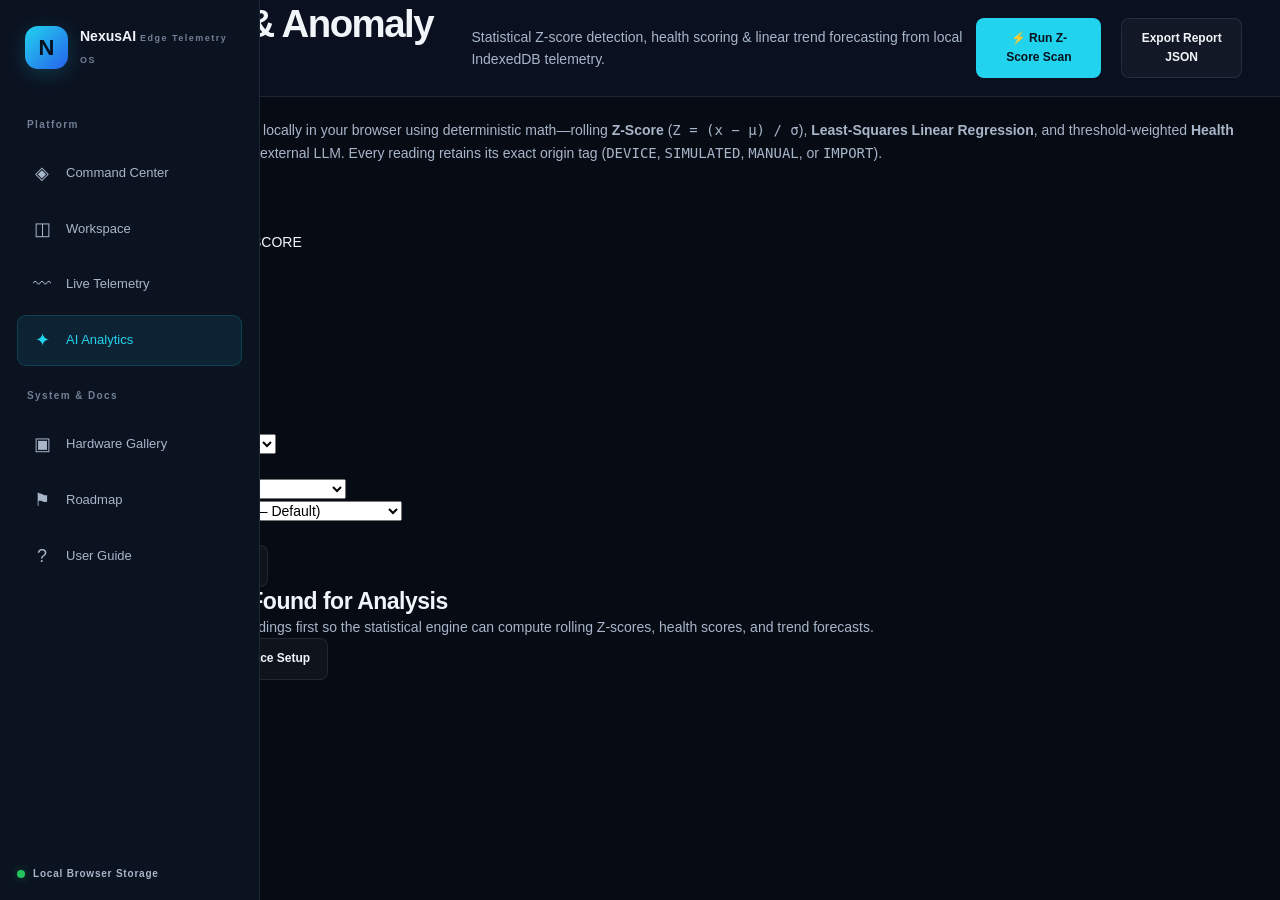
==== pages/ai-analytics.html @ 6756c544 "integrating ai-analytics 01" ====
<!DOCTYPE html>
<html lang="en">
<head>
  <meta charset="UTF-8" />
  <meta name="viewport" content="width=device-width, initial-scale=1.0" />
  <title>AI Analytics &amp; Anomaly Engine — NexusAI</title>
  <meta name="description" content="Statistical Z-score anomaly detection, health scoring, linear regression forecasting, and rule-based optimization analytics for NexusAI." />

  <link rel="stylesheet" href="../css/variables.css" />
  <link rel="stylesheet" href="../css/base.css" />
  <link rel="stylesheet" href="../css/analytics.css" />

  <script defer src="../js/storage.js"></script>
  <script defer src="../js/data-manager.js"></script>
  <script defer src="../js/ai-engine.js"></script>
</head>
<body>
  <div class="app-shell">
    <!-- Shared Sidebar -->
    <aside class="sidebar" aria-label="Primary Navigation">
      <div class="brand">
        <div class="brand-logo" aria-hidden="true">N</div>
        <div class="brand-info">
          <strong>NexusAI</strong>
          <span>Edge Telemetry OS</span>
        </div>
      </div>

      <nav class="sidebar-nav">
        <div class="sidebar-label">Platform</div>
        <a href="../index.html" class="nav-link">
          <span class="nav-icon" aria-hidden="true">◈</span>
          <span>Command Center</span>
        </a>
        <a href="./workspace.html" class="nav-link">
          <span class="nav-icon" aria-hidden="true">◫</span>
          <span>Workspace</span>
        </a>
        <a href="./telemetry.html" class="nav-link">
          <span class="nav-icon" aria-hidden="true">〰</span>
          <span>Live Telemetry</span>
        </a>
        <a href="./ai-analytics.html" class="nav-link active" aria-current="page">
          <span class="nav-icon" aria-hidden="true">✦</span>
          <span>AI Analytics</span>
        </a>

        <div class="sidebar-label">System &amp; Docs</div>
        <a href="./hardware.html" class="nav-link">
          <span class="nav-icon" aria-hidden="true">▣</span>
          <span>Hardware Gallery</span>
        </a>
        <a href="./roadmap.html" class="nav-link">
          <span class="nav-icon" aria-hidden="true">⚑</span>
          <span>Roadmap</span>
        </a>
        <a href="./user-guide.html" class="nav-link">
          <span class="nav-icon" aria-hidden="true">?</span>
          <span>User Guide</span>
        </a>
      </nav>

      <div class="sidebar-bottom">
        <div class="environment-label">
          <span class="status-dot" aria-hidden="true"></span>
          <span>Local Browser Storage</span>
        </div>
      </div>
    </aside>

    <!-- Main Workspace Area -->
    <div class="main-wrapper">
      <header class="topbar">
        <div class="topbar-left">
          <h1>AI Analytics &amp; Anomaly Engine</h1>
          <p class="topbar-subtitle">Statistical Z-score detection, health scoring &amp; linear trend forecasting from local IndexedDB telemetry.</p>
        </div>
        <div class="topbar-right">
          <button type="button" id="run-ai-scan-btn" class="btn btn-primary">
            ⚡ Run Z-Score Scan
          </button>
          <button type="button" id="export-analytics-btn" class="btn btn-secondary">
            Export Report JSON
          </button>
        </div>
      </header>

      <main class="page-content">
        <!-- Statistical Transparency Banner -->
        <section class="transparency-banner" aria-label="Algorithm Transparency Notice">
          <div class="transparency-badge">STATISTICAL &amp; RULE-BASED ENGINE</div>
          <p>
            All diagnostics on this page are computed locally in your browser using deterministic math—rolling
            <strong>Z-Score</strong> (<code>Z = (x − μ) / σ</code>), <strong>Least-Squares Linear Regression</strong>,
            and threshold-weighted <strong>Health Scoring</strong>—not a trained neural network or external LLM.
            Every reading retains its exact origin tag (<code>DEVICE</code>, <code>SIMULATED</code>, <code>MANUAL</code>, or <code>IMPORT</code>).
          </p>
        </section>

        <!-- Summary KPI Cards -->
        <section class="analytics-kpi-grid" aria-label="Analytics Summary KPIs">
          <article class="kpi-card">
            <div class="kpi-header">
              <span class="kpi-label">Fleet Health Score</span>
              <span id="kpi-health-badge" class="health-pill health-neutral">--</span>
            </div>
            <div id="kpi-health-score" class="kpi-value">--</div>
            <div id="kpi-health-sub" class="kpi-sub">Waiting for telemetry data...</div>
          </article>

          <article class="kpi-card">
            <div class="kpi-header">
              <span class="kpi-label">Statistical Anomalies (|Z| ≥ Threshold)</span>
              <span class="kpi-tag">Z-SCORE</span>
            </div>
            <div id="kpi-zscore-anomalies" class="kpi-value">0</div>
            <div id="kpi-anomalies-sub" class="kpi-sub">0 logged in IndexedDB alerts</div>
          </article>

          <article class="kpi-card">
            <div class="kpi-header">
              <span class="kpi-label">Regression Trend Slope</span>
              <span id="kpi-trend-badge" class="trend-pill">FLAT</span>
            </div>
            <div id="kpi-trend-direction" class="kpi-value">--</div>
            <div id="kpi-trend-sub" class="kpi-sub">Need ≥ 5 readings for regression</div>
          </article>

          <article class="kpi-card">
            <div class="kpi-header">
              <span class="kpi-label">Analyzed Sample Window</span>
              <span class="kpi-tag">LOCAL DB</span>
            </div>
            <div id="kpi-sample-coverage" class="kpi-value">0</div>
            <div id="kpi-sample-sub" class="kpi-sub">Across 0 active sources</div>
          </article>
        </section>

        <!-- Analysis Filter & Parameter Controls -->
        <section class="card analytics-controls-card" aria-label="Analysis Controls">
          <div class="controls-grid">
            <div class="control-group">
              <label for="analytics-source-select">Telemetry Source</label>
              <select id="analytics-source-select">
                <option value="">Loading sources...</option>
              </select>
            </div>

            <div class="control-group">
              <label for="analytics-metric-select">Target Metric</label>
              <select id="analytics-metric-select">
                <option value="">Select a metric...</option>
              </select>
            </div>

            <div class="control-group">
              <label for="origin-filter-select">Data Origin Filter</label>
              <select id="origin-filter-select">
                <option value="ALL">All Origins (Combined)</option>
                <option value="DEVICE">DEVICE (Real Laptop / Hardware)</option>
                <option value="SIMULATED">SIMULATED (Synthetic Stream)</option>
                <option value="MANUAL">MANUAL (User Entered)</option>
                <option value="IMPORT">IMPORT (CSV / JSON)</option>
              </select>
            </div>

            <div class="control-group">
              <label for="zscore-threshold-select">Z-Score Sensitivity (|Z|)</label>
              <select id="zscore-threshold-select">
                <option value="1.5">1.5σ (Strict — Early Warning)</option>
                <option value="2.0" selected>2.0σ (Balanced — Default)</option>
                <option value="2.5">2.5σ (Standard — Moderate)</option>
                <option value="3.0">3.0σ (Conservative — Extreme Only)</option>
              </select>
            </div>

            <div class="control-group">
              <label for="forecast-steps-select">Forecast Horizon</label>
              <select id="forecast-steps-select">
                <option value="5">Next 5 Intervals</option>
                <option value="10" selected>Next 10 Intervals</option>
                <option value="15">Next 15 Intervals</option>
              </select>
            </div>

            <div class="control-actions">
              <button type="button" id="sync-anomalies-btn" class="btn btn-primary">
                Save Outliers to Alert Log
              </button>
              <button type="button" id="refresh-analytics-btn" class="btn btn-secondary">
                Refresh
              </button>
            </div>
          </div>
        </section>

        <!-- Empty / Low Sample State -->
        <section id="analytics-empty-state" class="card empty-state-card" hidden>
          <div class="empty-state-content">
            <h2>No Telemetry Readings Found for Analysis</h2>
            <p>
              Add a source or stream live/simulated readings first so the statistical engine can compute
              rolling Z-scores, health scores, and trend forecasts.
            </p>
            <div class="empty-state-actions">
              <a href="./telemetry.html" class="btn btn-primary">Go to Live Telemetry</a>
              <a href="./workspace.html" class="btn btn-secondary">Open Workspace Setup</a>
            </div>
          </div>
        </section>

        <!-- Primary Visual & Health Grid -->
        <section class="analytics-main-grid" id="analytics-main-grid">
          <!-- Regression & Anomaly Band Chart -->
          <article class="card chart-card">
            <div class="card-header">
              <div>
                <h2 id="chart-title">Linear Regression &amp; Z-Score Control Band</h2>
                <p id="chart-subtitle" class="card-subtitle">
                  Plots observed samples against rolling baseline mean (μ), ±Z·σ control band, and projected linear trend.
                </p>
              </div>
              <div class="chart-legend">
                <span class="legend-item"><i class="dot dot-actual"></i> Actual</span>
                <span class="legend-item"><i class="dot dot-mean"></i> Mean (μ)</span>
                <span class="legend-item"><i class="dot dot-forecast"></i> Forecast</span>
                <span class="legend-item"><i class="dot dot-anomaly"></i> Outlier</span>
              </div>
            </div>

            <div class="chart-canvas-wrap">
              <canvas id="analytics-chart-canvas" aria-label="Regression and Z-score anomaly chart"></canvas>
              <div id="analytics-chart-tooltip" class="chart-tooltip" hidden></div>
            </div>

            <div id="regression-stats-bar" class="regression-stats-bar">
              <div class="stat-pill">
                <span>Mean (μ)</span>
                <strong id="stat-mean">--</strong>
              </div>
              <div class="stat-pill">
                <span>Std Dev (σ)</span>
                <strong id="stat-stddev">--</strong>
              </div>
              <div class="stat-pill">
                <span>R² Fit</span>
                <strong id="stat-r2">--</strong>
              </div>
              <div class="stat-pill">
                <span>Next Forecast</span>
                <strong id="stat-forecast-next">--</strong>
              </div>
              <div class="stat-pill">
                <span>Est. Threshold Breach</span>
                <strong id="stat-eta-breach">--</strong>
              </div>
            </div>
          </article>

          <!-- Fleet & Metric Health Score Breakdown -->
          <article class="card health-card">
            <div class="card-header">
              <div>
                <h2>Health Score Breakdown</h2>
                <p class="card-subtitle">Weighted from threshold compliance, variance stability, and anomaly frequency.</p>
              </div>
            </div>
            <div id="health-breakdown-list" class="health-breakdown-list">
              <p class="muted-placeholder">No metric diagnostics available yet.</p>
            </div>
          </article>
        </section>

        <!-- Secondary Grid: Anomalies Table + Rule-Based Recommendations & Simulator -->
        <section class="analytics-secondary-grid" id="analytics-secondary-grid">
          <!-- Detected Statistical Anomalies -->
          <article class="card anomalies-card">
            <div class="card-header">
              <div>
                <h2>Z-Score Anomaly Inspector</h2>
                <p class="card-subtitle">Readings whose deviation exceeds your selected |Z| threshold.</p>
              </div>
              <span id="outlier-count-pill" class="count-pill">0 outliers</span>
            </div>

            <div class="table-scroll">
              <table class="analytics-table">
                <thead>
                  <tr>
                    <th>Time</th>
                    <th>Metric</th>
                    <th>Origin</th>
                    <th>Value</th>
                    <th>Baseline (μ ± σ)</th>
                    <th>Z-Score</th>
                    <th>Severity</th>
                  </tr>
                </thead>
                <tbody id="anomalies-table-body">
                  <tr>
                    <td colspan="7" class="table-empty">Run analysis or record ≥ 5 readings to inspect outliers.</td>
                  </tr>
                </tbody>
              </table>
            </div>
          </article>

          <!-- Optimization Recommendations & What-If Simulator -->
          <article class="card recommendations-card">
            <div class="card-header">
              <div>
                <h2>Optimization Recommendations</h2>
                <p class="card-subtitle">Deterministic rules derived from slope, volatility, and threshold headroom.</p>
              </div>
            </div>

            <div id="recommendations-list" class="recommendations-list">
              <p class="muted-placeholder">Recommendations appear once telemetry is evaluated.</p>
            </div>

            <div class="simulator-box">
              <div class="simulator-header">
                <h3>What-If Threshold Sensitivity Preview</h3>
                <span class="simulator-note">Read-only simulation (does not alter stored metrics)</span>
              </div>

              <div class="simulator-controls">
                <label class="sim-field">
                  <span>Simulated Warning Headroom: <strong id="sim-headroom-label">100%</strong></span>
                  <input type="range" id="sim-threshold-slider" min="70" max="130" step="5" value="100" />
                </label>

                <label class="sim-field">
                  <span>Rolling Window Size: <strong id="sim-window-label">Last 40 samples</strong></span>
                  <input type="range" id="sim-window-slider" min="10" max="100" step="10" value="40" />
                </label>
              </div>

              <div id="scenario-impact-output" class="scenario-impact-output">
                Adjust sliders to preview projected warning rate and stability score.
              </div>
            </div>
          </article>
        </section>
      </main>
    </div>
  </div>

  <div id="analytics-toast" class="analytics-toast" role="status" aria-live="polite" hidden></div>
</body>
</html>
---- css/variables.css ----
/* =========================================================
   NEXUSAI — GLOBAL DESIGN TOKENS
   File: css/variables.css
   Purpose: Centralized visual configuration
   ========================================================= */

:root {

    /* =========================================
       1. BACKGROUND COLORS
    ========================================= */

    --bg-primary: #070b14;
    --bg-secondary: #0b1220;
    --bg-surface: #111c2e;
    --bg-surface-strong: #17243a;
    --bg-elevated: #1c2b42;
    --bg-overlay: rgba(4, 9, 18, 0.85);


    /* =========================================
       2. TEXT COLORS
    ========================================= */

    --text-primary: #f1f5f9;
    --text-secondary: #a8b6ca;
    --text-muted: #718096;
    --text-disabled: #475569;
    --text-inverse: #06111d;


    /* =========================================
       3. BRAND AND ACCENT COLORS
    ========================================= */

    --accent-cyan: #22d3ee;
    --accent-cyan-light: #67e8f9;
    --accent-cyan-dark: #0891b2;

    --accent-blue: #3b82f6;
    --accent-blue-dark: #1d4ed8;

    --accent-purple: #a78bfa;

    --accent-gradient: linear-gradient(
        135deg,
        #22d3ee,
        #2563eb
    );


    /* =========================================
       4. SYSTEM STATUS COLORS
    ========================================= */

    --status-nominal: #22c55e;
    --status-warning: #f59e0b;
    --status-critical: #ef4444;
    --status-info: #38bdf8;
    --status-offline: #64748b;


    /* =========================================
       5. BORDERS
    ========================================= */

    --border-subtle: rgba(148, 163, 184, 0.14);
    --border-medium: rgba(148, 163, 184, 0.25);
    --border-strong: rgba(148, 163, 184, 0.4);

    --border-accent: rgba(34, 211, 238, 0.35);


    /* =========================================
       6. TYPOGRAPHY
    ========================================= */

    --font-sans: "Segoe UI", Arial, sans-serif;
    --font-mono: "Consolas", "Courier New", monospace;

    --font-size-xs: 10px;
    --font-size-sm: 12px;
    --font-size-base: 14px;
    --font-size-md: 16px;
    --font-size-lg: 20px;
    --font-size-xl: 26px;
    --font-size-2xl: 34px;

    --font-weight-normal: 400;
    --font-weight-medium: 500;
    --font-weight-semibold: 600;
    --font-weight-bold: 700;


    /* =========================================
       7. SPACING SYSTEM
    ========================================= */

    --space-1: 4px;
    --space-2: 8px;
    --space-3: 12px;
    --space-4: 16px;
    --space-5: 20px;
    --space-6: 24px;
    --space-8: 32px;
    --space-10: 40px;
    --space-12: 48px;
    --space-16: 64px;


    /* =========================================
       8. BORDER RADIUS
    ========================================= */

    --radius-sm: 6px;
    --radius-md: 9px;
    --radius-lg: 12px;
    --radius-xl: 17px;
    --radius-2xl: 20px;
    --radius-full: 999px;


    /* =========================================
       9. SHADOWS AND DEPTH
    ========================================= */

    --shadow-sm: 0 3px 10px rgba(0, 0, 0, 0.18);

    --shadow-card:
        0 12px 35px rgba(0, 0, 0, 0.3);

    --shadow-elevated:
        0 18px 45px rgba(0, 0, 0, 0.4);

    --shadow-glow-cyan:
        0 0 25px rgba(34, 211, 238, 0.15);


    /* =========================================
       10. LAYOUT DIMENSIONS
    ========================================= */

    --sidebar-width: 260px;
    --sidebar-collapsed-width: 76px;

    --header-height: 70px;

    --container-max: 1600px;

    --content-padding: 38px;


    /* =========================================
       11. EFFECTS AND TRANSITIONS
    ========================================= */

    --glass-blur: 16px;

    --transition-fast: 180ms ease;
    --transition-normal: 250ms ease;
    --transition-slow: 350ms ease;


    /* =========================================
       12. LAYERING
    ========================================= */

    --z-base: 1;
    --z-dropdown: 50;
    --z-sidebar: 100;
    --z-header: 90;
    --z-overlay: 500;
    --z-modal: 1000;
    --z-toast: 1100;


    /* =========================================
       13. CHART AND TELEMETRY COLORS
    ========================================= */

    --chart-primary: #22d3ee;
    --chart-secondary: #3b82f6;
    --chart-tertiary: #a78bfa;
    --chart-quaternary: #22c55e;

    --chart-grid: rgba(148, 163, 184, 0.12);
    --chart-label: #94a3b8;


    /* =========================================
       14. INTERACTION AND ACCESSIBILITY
    ========================================= */

    --focus-outline: 2px solid #22d3ee;
    --focus-offset: 3px;

    --disabled-opacity: 0.45;

}
---- css/base.css ----
/* =========================================================
   NEXUSAI — GLOBAL DESIGN SYSTEM
   File: css/base.css
   Purpose: Shared layout and styling across all pages
   ========================================================= */

/* ---------- RESET ---------- */

* {
    margin: 0;
    padding: 0;
    box-sizing: border-box;
}

html {
    scroll-behavior: auto;
}

body {
    min-height: 100vh;
    background: var(--bg-primary, #070b14);
    color: var(--text-primary, #f1f5f9);
    font-family: var(--font-sans, "Segoe UI", Arial, sans-serif);
    font-size: 14px;
    line-height: 1.6;
    overflow-x: hidden;
}

button,
input,
select,
textarea {
    font: inherit;
}

button {
    cursor: pointer;
}

a {
    color: inherit;
    text-decoration: none;
}

img {
    display: block;
    max-width: 100%;
}

ul {
    list-style: none;
}


/* ---------- APP LAYOUT ---------- */

.app-layout {
    min-height: 100vh;
}

.main-content {
    min-height: 100vh;
    margin-left: 260px;
    width: calc(100% - 260px);
    transition: margin-left 180ms ease, width 180ms ease;
}

.page-container {
    width: 100%;
    max-width: 1600px;
    margin: 0 auto;
    padding: 32px 38px;
}


/* ---------- SIDEBAR ---------- */

.sidebar {
    position: fixed;
    top: 0;
    left: 0;
    z-index: 100;
    display: flex;
    flex-direction: column;
    width: 260px;
    height: 100vh;
    padding: 25px 17px 18px;
    overflow-y: auto;
    background: var(--bg-secondary, #0b1220);
    border-right: 1px solid var(--border-subtle, rgba(148,163,184,.14));
}

.brand {
    display: flex;
    align-items: center;
    gap: 12px;
    padding: 0 8px 30px;
}

.brand-logo {
    display: flex;
    align-items: center;
    justify-content: center;
    width: 43px;
    height: 43px;
    flex-shrink: 0;
    border-radius: 13px;
    background: linear-gradient(135deg, #22d3ee, #2563eb);
    color: #06111d;
    font-size: 22px;
    font-weight: 900;
    box-shadow: 0 5px 20px rgba(34, 211, 238, .2);
}

.brand-info h2 {
    font-size: 19px;
    line-height: 1.3;
    letter-spacing: .3px;
}

.brand-info span {
    color: var(--text-muted, #718096);
    font-size: 9px;
    font-weight: 700;
    letter-spacing: 1.5px;
}

.sidebar-label {
    margin: 17px 10px 10px;
    color: var(--text-muted, #718096);
    font-size: 10px;
    font-weight: 700;
    letter-spacing: 1.4px;
}

.sidebar-nav {
    display: flex;
    flex-direction: column;
    gap: 5px;
}

.nav-link {
    display: flex;
    align-items: center;
    gap: 13px;
    min-height: 44px;
    padding: 10px 13px;
    border: 1px solid transparent;
    border-radius: 9px;
    color: var(--text-secondary, #a8b6ca);
    font-size: 13px;
    font-weight: 500;
    transition: background 180ms ease, color 180ms ease, border-color 180ms ease;
}

.nav-link:hover {
    color: var(--text-primary, #f1f5f9);
    background: rgba(148, 163, 184, .08);
}

.nav-link.active {
    color: var(--accent-cyan, #22d3ee);
    background: rgba(34, 211, 238, .09);
    border-color: rgba(34, 211, 238, .17);
}

.nav-icon {
    display: inline-flex;
    align-items: center;
    justify-content: center;
    width: 22px;
    font-size: 18px;
}

.sidebar-bottom {
    margin-top: auto;
    padding-top: 25px;
}

.system-status {
    display: flex;
    align-items: center;
    gap: 11px;
    padding: 13px 12px;
    border: 1px solid var(--border-subtle, rgba(148,163,184,.14));
    border-radius: 10px;
    background: rgba(255, 255, 255, .025);
}

.system-status strong,
.system-status small {
    display: block;
}

.system-status strong {
    font-size: 12px;
}

.system-status small {
    margin-top: 2px;
    color: var(--text-muted, #718096);
    font-size: 10px;
}

.status-dot {
    display: inline-block;
    width: 8px;
    height: 8px;
    flex-shrink: 0;
    border-radius: 50%;
    background: var(--status-nominal, #22c55e);
    box-shadow: 0 0 10px rgba(34, 197, 94, .4);
}

.sidebar-version {
    padding: 17px 5px 0;
    color: var(--text-muted, #718096);
    font-size: 9px;
    letter-spacing: 1px;
    text-align: center;
}


/* ---------- TOPBAR ---------- */

.topbar {
    position: sticky;
    top: 0;
    z-index: 90;
    display: flex;
    align-items: center;
    justify-content: space-between;
    min-height: 70px;
    padding: 0 38px;
    background: rgba(11, 18, 32, .94);
    border-bottom: 1px solid var(--border-subtle, rgba(148,163,184,.14));
    backdrop-filter: blur(16px);
}

.topbar-left,
.topbar-right {
    display: flex;
    align-items: center;
    gap: 13px;
}

.topbar-left strong {
    font-size: 13px;
    font-weight: 600;
}

.breadcrumb {
    color: var(--text-muted, #718096);
    font-size: 12px;
}

.topbar-right {
    gap: 20px;
}

.environment-label {
    display: flex;
    align-items: center;
    gap: 8px;
    color: var(--text-secondary, #a8b6ca);
    font-size: 10px;
    font-weight: 700;
    letter-spacing: .8px;
}

.user-avatar {
    display: flex;
    align-items: center;
    justify-content: center;
    width: 34px;
    height: 34px;
    border: 1px solid rgba(34, 211, 238, .3);
    border-radius: 50%;
    background: rgba(34, 211, 238, .1);
    color: var(--accent-cyan, #22d3ee);
    font-weight: 700;
}

.menu-toggle {
    display: none;
    border: none;
    background: transparent;
    color: var(--text-primary, #f1f5f9);
    font-size: 22px;
}


/* ---------- TYPOGRAPHY ---------- */

h1,
h2,
h3,
h4 {
    color: var(--text-primary, #f1f5f9);
    line-height: 1.25;
}

h1 {
    font-size: clamp(30px, 3vw, 43px);
    letter-spacing: -1.5px;
}

h2 {
    font-size: 23px;
    letter-spacing: -.5px;
}

h3 {
    font-size: 16px;
}

p {
    color: var(--text-secondary, #a8b6ca);
}

.accent-text {
    color: var(--accent-cyan, #22d3ee);
}

.eyebrow {
    display: inline-block;
    margin-bottom: 12px;
    color: var(--accent-cyan, #22d3ee);
    font-size: 10px;
    font-weight: 700;
    letter-spacing: 1.7px;
}


/* ---------- BUTTONS ---------- */

.btn {
    display: inline-flex;
    align-items: center;
    justify-content: center;
    gap: 8px;
    min-height: 42px;
    padding: 10px 17px;
    border: 1px solid transparent;
    border-radius: 8px;
    font-size: 12px;
    font-weight: 700;
    transition: transform 180ms ease, background 180ms ease, border-color 180ms ease;
}

.btn:hover {
    transform: translateY(-2px);
}

.btn-primary {
    background: var(--accent-cyan, #22d3ee);
    color: #06111d;
}

.btn-primary:hover {
    background: #67e8f9;
}

.btn-secondary {
    border-color: var(--border-subtle, rgba(148,163,184,.14));
    background: rgba(255, 255, 255, .035);
    color: var(--text-primary, #f1f5f9);
}

.btn-secondary:hover {
    border-color: var(--border-accent, rgba(34,211,238,.35));
    background: rgba(34, 211, 238, .07);
}


/* ---------- WELCOME SECTION ---------- */

.welcome-section {
    position: relative;
    display: flex;
    align-items: center;
    justify-content: space-between;
    min-height: 280px;
    margin-bottom: 42px;
    padding: 37px 42px;
    overflow: hidden;
    border: 1px solid rgba(34, 211, 238, .17);
    border-radius: 17px;
    background:
        radial-gradient(ellipse at 80% 50%, rgba(37, 99, 235, .17), transparent 48%),
        linear-gradient(120deg, #111c2e, #0c1728);
}

.welcome-content {
    position: relative;
    z-index: 2;
    max-width: 650px;
}

.welcome-content h1 {
    margin-bottom: 15px;
}

.welcome-content p {
    max-width: 590px;
    font-size: 13px;
    line-height: 1.8;
}

.welcome-actions {
    display: flex;
    flex-wrap: wrap;
    gap: 12px;
    margin-top: 25px;
}


/* ---------- WELCOME VISUAL ---------- */

.welcome-visual {
    position: relative;
    display: flex;
    align-items: center;
    justify-content: center;
    width: 230px;
    height: 210px;
    flex-shrink: 0;
    margin-left: 20px;
}

.visual-core {
    position: relative;
    z-index: 2;
    display: flex;
    align-items: center;
    justify-content: center;
    width: 90px;
    height: 90px;
    border: 1px solid rgba(34, 211, 238, .65);
    border-radius: 50%;
    background: rgba(34, 211, 238, .12);
    color: var(--accent-cyan, #22d3ee);
    font-size: 28px;
    font-weight: 900;
    box-shadow: 0 0 40px rgba(34, 211, 238, .2);
}

.visual-orbit {
    position: absolute;
    border: 1px solid rgba(34, 211, 238, .22);
    border-radius: 50%;
}

.orbit-one {
    width: 150px;
    height: 150px;
}

.orbit-two {
    width: 205px;
    height: 205px;
    border-style: dashed;
}

.visual-caption {
    position: absolute;
    bottom: -2px;
    color: var(--text-muted, #718096);
    font-size: 9px;
    font-weight: 700;
    letter-spacing: 2px;
}


/* ---------- SECTION HEADINGS ---------- */

.overview-section,
.quick-access-section,
.platform-info-section {
    margin-bottom: 43px;
}

.section-heading {
    display: flex;
    align-items: center;
    justify-content: space-between;
    gap: 20px;
    margin-bottom: 20px;
}

.section-heading h2 {
    margin-bottom: 6px;
}

.section-heading p {
    font-size: 12px;
}

.live-indicator {
    display: flex;
    align-items: center;
    gap: 8px;
    padding: 7px 11px;
    border: 1px solid var(--border-subtle, rgba(148,163,184,.14));
    border-radius: 20px;
    color: var(--text-secondary, #a8b6ca);
    font-size: 9px;
    font-weight: 700;
    letter-spacing: .8px;
}


/* ---------- STATISTICS CARDS ---------- */

.stats-grid {
    display: grid;
    grid-template-columns: repeat(4, minmax(0, 1fr));
    gap: 16px;
}

.stat-card {
    min-width: 0;
    padding: 20px;
    border: 1px solid var(--border-subtle, rgba(148,163,184,.14));
    border-radius: 12px;
    background: var(--bg-surface, #111c2e);
    transition: border-color 180ms ease, transform 180ms ease;
}

.stat-card:hover {
    transform: translateY(-3px);
    border-color: var(--border-accent, rgba(34,211,238,.35));
}

.stat-top {
    display: flex;
    align-items: center;
    justify-content: space-between;
    gap: 10px;
}

.stat-label {
    color: var(--text-secondary, #a8b6ca);
    font-size: 11px;
    font-weight: 600;
}

.stat-icon {
    display: flex;
    align-items: center;
    justify-content: center;
    width: 33px;
    height: 33px;
    border-radius: 9px;
    background: rgba(34, 211, 238, .09);
    color: var(--accent-cyan, #22d3ee);
    font-size: 17px;
}

.stat-card h3 {
    margin-top: 17px;
    font-size: 29px;
    letter-spacing: -.8px;
}

.stat-card p {
    margin-top: 5px;
    color: var(--text-muted, #718096);
    font-size: 11px;
}

.status-nominal {
    color: var(--status-nominal, #22c55e);
    font-size: 23px !important;
}


/* ---------- MODULE CARDS ---------- */

.modules-grid {
    display: grid;
    grid-template-columns: repeat(3, minmax(0, 1fr));
    gap: 16px;
}

.module-card {
    display: flex;
    flex-direction: column;
    min-height: 205px;
    padding: 22px;
    border: 1px solid var(--border-subtle, rgba(148,163,184,.14));
    border-radius: 12px;
    background: var(--bg-surface, #111c2e);
    transition: transform 180ms ease, border-color 180ms ease, background 180ms ease;
}

.module-card:hover {
    transform: translateY(-4px);
    border-color: var(--border-accent, rgba(34,211,238,.35));
    background: var(--bg-surface-strong, #17243a);
}

.module-icon {
    display: flex;
    align-items: center;
    justify-content: center;
    width: 40px;
    height: 40px;
    margin-bottom: 17px;
    border-radius: 10px;
    background: rgba(34, 211, 238, .09);
    color: var(--accent-cyan, #22d3ee);
    font-size: 21px;
}

.module-card h3 {
    margin-bottom: 9px;
    font-size: 15px;
}

.module-card p {
    flex: 1;
    font-size: 11px;
    line-height: 1.7;
}

.module-link {
    margin-top: 17px;
    color: var(--accent-cyan, #22d3ee);
    font-size: 11px;
    font-weight: 700;
}


/* ---------- PLATFORM INFORMATION ---------- */

.info-panel {
    padding: 25px;
    border: 1px solid var(--border-subtle, rgba(148,163,184,.14));
    border-radius: 13px;
    background: var(--bg-surface, #111c2e);
}

.info-panel-content {
    max-width: 900px;
}

.info-panel h3 {
    margin-bottom: 12px;
    font-size: 17px;
}

.info-panel p {
    margin-bottom: 12px;
    font-size: 12px;
    line-height: 1.8;
}

.architecture-tags {
    display: flex;
    flex-wrap: wrap;
    gap: 9px;
    margin-top: 20px;
}

.architecture-tags span {
    padding: 6px 11px;
    border: 1px solid var(--border-subtle, rgba(148,163,184,.14));
    border-radius: 6px;
    background: rgba(255, 255, 255, .025);
    color: var(--text-secondary, #a8b6ca);
    font-size: 10px;
}


/* ---------- FOOTER ---------- */

.main-footer {
    display: flex;
    align-items: center;
    justify-content: space-between;
    gap: 20px;
    padding: 24px 0 8px;
    border-top: 1px solid var(--border-subtle, rgba(148,163,184,.14));
}

.main-footer strong,
.main-footer span {
    display: block;
}

.main-footer strong {
    color: var(--text-primary, #f1f5f9);
    font-size: 12px;
}

.main-footer span,
.main-footer p {
    color: var(--text-muted, #718096);
    font-size: 10px;
}


/* ---------- REUSABLE COMPONENTS FOR OTHER PAGES ---------- */

.content-card {
    padding: 22px;
    border: 1px solid var(--border-subtle, rgba(148,163,184,.14));
    border-radius: 12px;
    background: var(--bg-surface, #111c2e);
}

.content-grid {
    display: grid;
    grid-template-columns: repeat(2, minmax(0, 1fr));
    gap: 16px;
}

.page-header {
    display: flex;
    align-items: flex-start;
    justify-content: space-between;
    gap: 20px;
    margin-bottom: 30px;
}

.page-header h1 {
    margin-bottom: 9px;
    font-size: 30px;
}

.page-header p {
    max-width: 700px;
    font-size: 12px;
}

.badge {
    display: inline-flex;
    align-items: center;
    gap: 6px;
    padding: 5px 10px;
    border: 1px solid var(--border-subtle, rgba(148,163,184,.14));
    border-radius: 20px;
    color: var(--text-secondary, #a8b6ca);
    font-size: 10px;
    font-weight: 700;
}

.form-group {
    display: flex;
    flex-direction: column;
    gap: 7px;
    margin-bottom: 16px;
}

.form-group label {
    color: var(--text-secondary, #a8b6ca);
    font-size: 11px;
    font-weight: 600;
}

.form-group input,
.form-group select,
.form-group textarea {
    width: 100%;
    min-height: 40px;
    padding: 10px 12px;
    border: 1px solid var(--border-subtle, rgba(148,163,184,.14));
    border-radius: 7px;
    outline: none;
    background: var(--bg-secondary, #0b1220);
    color: var(--text-primary, #f1f5f9);
}

.form-group input:focus,
.form-group select:focus,
.form-group textarea:focus {
    border-color: var(--accent-cyan, #22d3ee);
}

.data-table-wrapper {
    width: 100%;
    overflow-x: auto;
    border: 1px solid var(--border-subtle, rgba(148,163,184,.14));
    border-radius: 10px;
}

.data-table {
    width: 100%;
    border-collapse: collapse;
    text-align: left;
}

.data-table th,
.data-table td {
    padding: 13px 15px;
    border-bottom: 1px solid var(--border-subtle, rgba(148,163,184,.14));
    font-size: 11px;
    white-space: nowrap;
}

.data-table th {
    background: rgba(255, 255, 255, .025);
    color: var(--text-secondary, #a8b6ca);
    font-weight: 700;
}

.data-table td {
    color: var(--text-primary, #f1f5f9);
}

.data-table tr:last-child td {
    border-bottom: none;
}

.empty-state {
    padding: 35px 20px;
    color: var(--text-muted, #718096);
    text-align: center;
    font-size: 12px;
}


/* ---------- SCROLLBAR ---------- */

::-webkit-scrollbar {
    width: 7px;
    height: 7px;
}

::-webkit-scrollbar-track {
    background: var(--bg-primary, #070b14);
}

::-webkit-scrollbar-thumb {
    border-radius: 10px;
    background: #26364b;
}

::-webkit-scrollbar-thumb:hover {
    background: #3b526e;
}

::selection {
    background: rgba(34, 211, 238, .25);
    color: #fff;
}


/* ---------- RESPONSIVE LAYOUT ---------- */

/* Smaller desktop and laptop screens */
@media (max-width: 1200px) {
    .page-container {
        padding: 27px;
    }

    .stats-grid {
        grid-template-columns: repeat(2, minmax(0, 1fr));
    }

    .modules-grid {
        grid-template-columns: repeat(2, minmax(0, 1fr));
    }
}

/* Tablet */
@media (max-width: 850px) {
    .sidebar {
        width: 220px;
    }

    .main-content {
        margin-left: 220px;
        width: calc(100% - 220px);
    }

    .topbar {
        padding: 0 22px;
    }

    .page-container {
        padding: 24px 20px;
    }

    .welcome-section {
        padding: 30px;
    }

    .welcome-visual {
        width: 170px;
        transform: scale(.85);
    }
}

/* Mobile fallback */
@media (max-width: 650px) {
    .sidebar {
        position: relative;
        width: 100%;
        height: auto;
        max-height: none;
        padding: 15px;
        border-right: none;
        border-bottom: 1px solid var(--border-subtle, rgba(148,163,184,.14));
    }

    .brand {
        padding-bottom: 12px;
    }

    .sidebar-nav {
        display: grid;
        grid-template-columns: repeat(2, minmax(0, 1fr));
    }

    .sidebar-label {
        margin-top: 12px;
    }

    .sidebar-bottom {
        display: none;
    }

    .main-content {
        width: 100%;
        margin-left: 0;
    }

    .topbar {
        min-height: 58px;
        padding: 0 16px;
    }

    .menu-toggle {
        display: none;
    }

    .environment-label {
        font-size: 9px;
    }

    .page-container {
        padding: 20px 15px;
    }

    .welcome-section {
        min-height: auto;
        padding: 25px 20px;
    }

    .welcome-visual {
        display: none;
    }

    .welcome-content h1 {
        font-size: 30px;
    }

    .stats-grid,
    .modules-grid,
    .content-grid {
        grid-template-columns: 1fr;
    }

    .section-heading,
    .page-header {
        align-items: flex-start;
        flex-direction: column;
    }

    .main-footer {
        align-items: flex-start;
        flex-direction: column;
    }
}

/* Reduced motion accessibility */
@media (prefers-reduced-motion: reduce) {
    *,
    *::before,
    *::after {
        scroll-behavior: auto !important;
        animation-duration: .01ms !important;
        transition-duration: .01ms !important;
    }
}
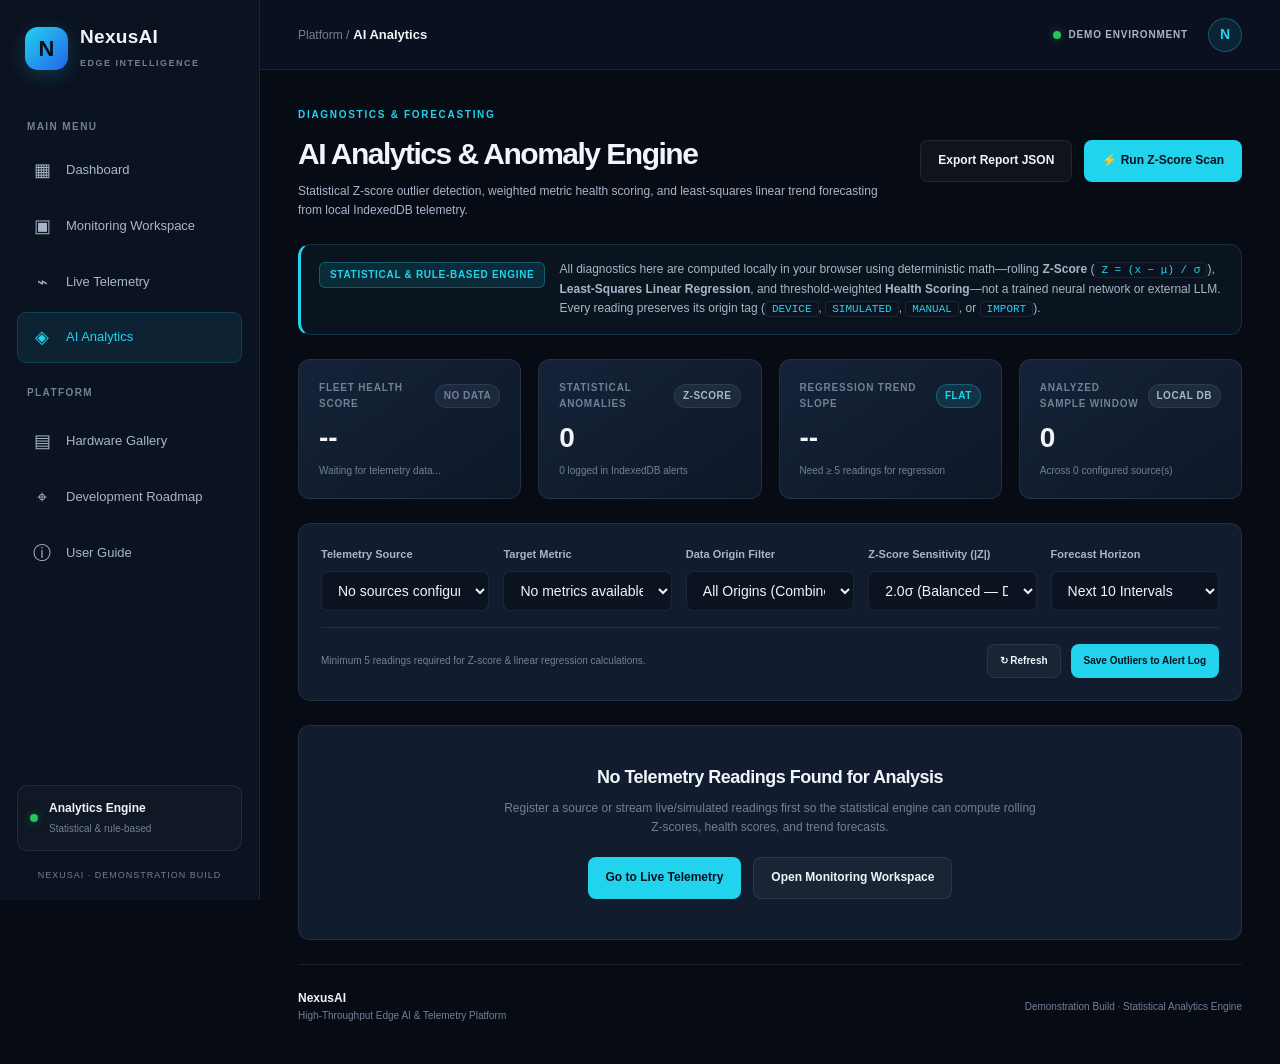
==== commit 859ee925: "ai-analytics updation modules , statistical inferences were used for it" ====
--- a/pages/ai-analytics.html
+++ b/pages/ai-analytics.html
@@ -1,351 +1,463 @@
 <!DOCTYPE html>
 <html lang="en">
 <head>
-  <meta charset="UTF-8" />
-  <meta name="viewport" content="width=device-width, initial-scale=1.0" />
-  <title>AI Analytics &amp; Anomaly Engine — NexusAI</title>
-  <meta name="description" content="Statistical Z-score anomaly detection, health scoring, linear regression forecasting, and rule-based optimization analytics for NexusAI." />
-
-  <link rel="stylesheet" href="../css/variables.css" />
-  <link rel="stylesheet" href="../css/base.css" />
-  <link rel="stylesheet" href="../css/analytics.css" />
-
-  <script defer src="../js/storage.js"></script>
-  <script defer src="../js/data-manager.js"></script>
-  <script defer src="../js/ai-engine.js"></script>
+    <meta charset="UTF-8">
+    <meta name="viewport" content="width=device-width, initial-scale=1.0">
+    <meta name="description" content="NexusAI AI Analytics — statistical Z-score anomaly detection, health scoring, linear regression forecasting, and rule-based optimization.">
+    <meta name="theme-color" content="#070b14">
+    <title>AI Analytics | NexusAI</title>
+
+    <link rel="stylesheet" href="../css/variables.css">
+    <link rel="stylesheet" href="../css/base.css">
+    <link rel="stylesheet" href="../css/analytics.css">
 </head>
+
 <body>
-  <div class="app-shell">
-    <!-- Shared Sidebar -->
-    <aside class="sidebar" aria-label="Primary Navigation">
-      <div class="brand">
-        <div class="brand-logo" aria-hidden="true">N</div>
-        <div class="brand-info">
-          <strong>NexusAI</strong>
-          <span>Edge Telemetry OS</span>
+
+<div class="app-layout">
+
+    <!-- SIDEBAR -->
+    <aside class="sidebar" id="sidebar">
+
+        <div class="brand">
+            <div class="brand-logo">N</div>
+
+            <div class="brand-info">
+                <h2>NexusAI</h2>
+                <span>EDGE INTELLIGENCE</span>
+            </div>
         </div>
-      </div>
-
-      <nav class="sidebar-nav">
-        <div class="sidebar-label">Platform</div>
-        <a href="../index.html" class="nav-link">
-          <span class="nav-icon" aria-hidden="true">◈</span>
-          <span>Command Center</span>
-        </a>
-        <a href="./workspace.html" class="nav-link">
-          <span class="nav-icon" aria-hidden="true">◫</span>
-          <span>Workspace</span>
-        </a>
-        <a href="./telemetry.html" class="nav-link">
-          <span class="nav-icon" aria-hidden="true">〰</span>
-          <span>Live Telemetry</span>
-        </a>
-        <a href="./ai-analytics.html" class="nav-link active" aria-current="page">
-          <span class="nav-icon" aria-hidden="true">✦</span>
-          <span>AI Analytics</span>
-        </a>
-
-        <div class="sidebar-label">System &amp; Docs</div>
-        <a href="./hardware.html" class="nav-link">
-          <span class="nav-icon" aria-hidden="true">▣</span>
-          <span>Hardware Gallery</span>
-        </a>
-        <a href="./roadmap.html" class="nav-link">
-          <span class="nav-icon" aria-hidden="true">⚑</span>
-          <span>Roadmap</span>
-        </a>
-        <a href="./user-guide.html" class="nav-link">
-          <span class="nav-icon" aria-hidden="true">?</span>
-          <span>User Guide</span>
-        </a>
-      </nav>
-
-      <div class="sidebar-bottom">
-        <div class="environment-label">
-          <span class="status-dot" aria-hidden="true"></span>
-          <span>Local Browser Storage</span>
+
+        <div class="sidebar-label">MAIN MENU</div>
+
+        <nav class="sidebar-nav" aria-label="Main navigation">
+
+            <a href="../index.html" class="nav-link">
+                <span class="nav-icon">▦</span>
+                <span>Dashboard</span>
+            </a>
+
+            <a href="workspace.html" class="nav-link">
+                <span class="nav-icon">▣</span>
+                <span>Monitoring Workspace</span>
+            </a>
+
+            <a href="telemetry.html" class="nav-link">
+                <span class="nav-icon">⌁</span>
+                <span>Live Telemetry</span>
+            </a>
+
+            <a href="ai-analytics.html" class="nav-link active" aria-current="page">
+                <span class="nav-icon">◈</span>
+                <span>AI Analytics</span>
+            </a>
+
+            <div class="sidebar-label">PLATFORM</div>
+
+            <a href="hardware.html" class="nav-link">
+                <span class="nav-icon">▤</span>
+                <span>Hardware Gallery</span>
+            </a>
+
+            <a href="roadmap.html" class="nav-link">
+                <span class="nav-icon">⌖</span>
+                <span>Development Roadmap</span>
+            </a>
+
+            <a href="user-guide.html" class="nav-link">
+                <span class="nav-icon">ⓘ</span>
+                <span>User Guide</span>
+            </a>
+
+        </nav>
+
+        <div class="sidebar-bottom">
+
+            <div class="system-status">
+                <span class="status-dot"></span>
+
+                <div>
+                    <strong>Analytics Engine</strong>
+                    <small>Statistical &amp; rule-based</small>
+                </div>
+            </div>
+
+            <div class="sidebar-version">
+                NEXUSAI · DEMONSTRATION BUILD
+            </div>
+
         </div>
-      </div>
+
     </aside>
 
-    <!-- Main Workspace Area -->
-    <div class="main-wrapper">
-      <header class="topbar">
-        <div class="topbar-left">
-          <h1>AI Analytics &amp; Anomaly Engine</h1>
-          <p class="topbar-subtitle">Statistical Z-score detection, health scoring &amp; linear trend forecasting from local IndexedDB telemetry.</p>
+
+    <!-- MAIN CONTENT -->
+    <main class="main-content" id="main-content">
+
+        <!-- TOPBAR -->
+        <header class="topbar">
+
+            <div class="topbar-left">
+                <div>
+                    <span class="breadcrumb">Platform /</span>
+                    <strong>AI Analytics</strong>
+                </div>
+            </div>
+
+            <div class="topbar-right">
+                <span class="environment-label">
+                    <span class="status-dot"></span>
+                    DEMO ENVIRONMENT
+                </span>
+
+                <div class="user-avatar" title="NexusAI User">N</div>
+            </div>
+
+        </header>
+
+
+        <!-- PAGE CONTENT -->
+        <div class="page-container">
+
+            <!-- PAGE HEADER -->
+            <section class="page-header analytics-page-header">
+
+                <div>
+                    <div class="eyebrow">DIAGNOSTICS &amp; FORECASTING</div>
+
+                    <h1>AI Analytics &amp; Anomaly Engine</h1>
+
+                    <p>
+                        Statistical Z-score outlier detection, weighted metric health scoring,
+                        and least-squares linear trend forecasting from local IndexedDB telemetry.
+                    </p>
+                </div>
+
+                <div class="page-header-actions">
+                    <button type="button" class="btn btn-secondary" id="export-analytics-btn">
+                        Export Report JSON
+                    </button>
+
+                    <button type="button" class="btn btn-primary" id="run-ai-scan-btn">
+                        ⚡ Run Z-Score Scan
+                    </button>
+                </div>
+
+            </section>
+
+
+            <!-- TRANSPARENCY NOTICE -->
+            <section class="transparency-banner" aria-label="Algorithm Transparency Notice">
+                <div class="transparency-badge">STATISTICAL &amp; RULE-BASED ENGINE</div>
+                <p>
+                    All diagnostics here are computed locally in your browser using deterministic math—rolling
+                    <strong>Z-Score</strong> (<code>Z = (x − μ) / σ</code>), <strong>Least-Squares Linear Regression</strong>,
+                    and threshold-weighted <strong>Health Scoring</strong>—not a trained neural network or external LLM.
+                    Every reading preserves its origin tag (<code>DEVICE</code>, <code>SIMULATED</code>, <code>MANUAL</code>, or <code>IMPORT</code>).
+                </p>
+            </section>
+
+
+            <!-- SUMMARY KPI CARDS -->
+            <section class="analytics-kpi-grid" aria-label="Analytics Summary KPIs">
+
+                <article class="kpi-card">
+                    <div class="kpi-header">
+                        <span class="kpi-label">FLEET HEALTH SCORE</span>
+                        <span id="kpi-health-badge" class="health-pill health-neutral">--</span>
+                    </div>
+                    <div id="kpi-health-score" class="kpi-value">--</div>
+                    <div id="kpi-health-sub" class="kpi-sub">Waiting for telemetry data...</div>
+                </article>
+
+                <article class="kpi-card">
+                    <div class="kpi-header">
+                        <span class="kpi-label">STATISTICAL ANOMALIES</span>
+                        <span class="kpi-tag">Z-SCORE</span>
+                    </div>
+                    <div id="kpi-zscore-anomalies" class="kpi-value">0</div>
+                    <div id="kpi-anomalies-sub" class="kpi-sub">0 saved in IndexedDB alerts</div>
+                </article>
+
+                <article class="kpi-card">
+                    <div class="kpi-header">
+                        <span class="kpi-label">REGRESSION TREND SLOPE</span>
+                        <span id="kpi-trend-badge" class="trend-pill">FLAT</span>
+                    </div>
+                    <div id="kpi-trend-direction" class="kpi-value">--</div>
+                    <div id="kpi-trend-sub" class="kpi-sub">Need ≥ 5 readings for regression</div>
+                </article>
+
+                <article class="kpi-card">
+                    <div class="kpi-header">
+                        <span class="kpi-label">ANALYZED SAMPLE WINDOW</span>
+                        <span class="kpi-tag">LOCAL DB</span>
+                    </div>
+                    <div id="kpi-sample-coverage" class="kpi-value">0</div>
+                    <div id="kpi-sample-sub" class="kpi-sub">Across 0 active sources</div>
+                </article>
+
+            </section>
+
+
+            <!-- ANALYSIS CONTROLS -->
+            <section class="content-card analytics-controls-card" aria-label="Analysis Controls">
+
+                <div class="controls-grid">
+
+                    <div class="form-group">
+                        <label for="analytics-source-select">Telemetry Source</label>
+                        <select id="analytics-source-select">
+                            <option value="">Loading sources...</option>
+                        </select>
+                    </div>
+
+                    <div class="form-group">
+                        <label for="analytics-metric-select">Target Metric</label>
+                        <select id="analytics-metric-select">
+                            <option value="">Select a metric...</option>
+                        </select>
+                    </div>
+
+                    <div class="form-group">
+                        <label for="origin-filter-select">Data Origin Filter</label>
+                        <select id="origin-filter-select">
+                            <option value="ALL">All Origins (Combined)</option>
+                            <option value="DEVICE">DEVICE (Real Laptop / Hardware)</option>
+                            <option value="SIMULATED">SIMULATED (Synthetic Stream)</option>
+                            <option value="MANUAL">MANUAL (User Entered)</option>
+                            <option value="IMPORT">IMPORT (CSV / JSON)</option>
+                        </select>
+                    </div>
+
+                    <div class="form-group">
+                        <label for="zscore-threshold-select">Z-Score Sensitivity (|Z|)</label>
+                        <select id="zscore-threshold-select">
+                            <option value="1.5">1.5σ (Strict — Early Warning)</option>
+                            <option value="2.0" selected>2.0σ (Balanced — Default)</option>
+                            <option value="2.5">2.5σ (Standard — Moderate)</option>
+                            <option value="3.0">3.0σ (Conservative — Extreme Only)</option>
+                        </select>
+                    </div>
+
+                    <div class="form-group">
+                        <label for="forecast-steps-select">Forecast Horizon</label>
+                        <select id="forecast-steps-select">
+                            <option value="5">Next 5 Intervals</option>
+                            <option value="10" selected>Next 10 Intervals</option>
+                            <option value="15">Next 15 Intervals</option>
+                        </select>
+                    </div>
+
+                </div>
+
+                <div class="controls-actions-bar">
+                    <span class="controls-hint">
+                        Minimum 5 readings required for Z-score &amp; linear regression calculations.
+                    </span>
+                    <div class="control-actions">
+                        <button type="button" id="refresh-analytics-btn" class="btn btn-secondary btn-small">
+                            ↻ Refresh
+                        </button>
+                        <button type="button" id="sync-anomalies-btn" class="btn btn-primary btn-small">
+                            Save Outliers to Alert Log
+                        </button>
+                    </div>
+                </div>
+
+            </section>
+
+
+            <!-- EMPTY STATE -->
+            <section id="analytics-empty-state" class="content-card empty-state-card" hidden>
+                <div class="empty-state-content">
+                    <h2>No Telemetry Readings Found for Analysis</h2>
+                    <p>
+                        Register a source or stream live/simulated readings first so the statistical engine
+                        can compute rolling Z-scores, health scores, and trend forecasts.
+                    </p>
+                    <div class="empty-state-actions">
+                        <a href="telemetry.html" class="btn btn-primary">Go to Live Telemetry</a>
+                        <a href="workspace.html" class="btn btn-secondary">Open Monitoring Workspace</a>
+                    </div>
+                </div>
+            </section>
+
+
+            <!-- PRIMARY VISUAL & HEALTH GRID -->
+            <section class="analytics-main-grid" id="analytics-main-grid">
+
+                <!-- LINEAR REGRESSION & Z-SCORE BAND CHART -->
+                <article class="content-card chart-card">
+
+                    <div class="section-heading-row">
+                        <div>
+                            <h2 id="chart-title">Linear Regression &amp; Z-Score Control Band</h2>
+                            <p id="chart-subtitle">
+                                Plots observed samples against rolling baseline mean (μ), ±Z·σ control band, and projected trend.
+                            </p>
+                        </div>
+
+                        <div class="chart-legend">
+                            <span class="legend-item"><i class="dot dot-actual"></i> Actual</span>
+                            <span class="legend-item"><i class="dot dot-mean"></i> Mean (μ)</span>
+                            <span class="legend-item"><i class="dot dot-forecast"></i> Forecast</span>
+                            <span class="legend-item"><i class="dot dot-anomaly"></i> Outlier</span>
+                        </div>
+                    </div>
+
+                    <div class="chart-canvas-wrap">
+                        <canvas id="analytics-chart-canvas" aria-label="Regression and Z-score anomaly chart"></canvas>
+                        <div id="analytics-chart-tooltip" class="chart-tooltip" hidden></div>
+                    </div>
+
+                    <div id="regression-stats-bar" class="regression-stats-bar">
+                        <div class="stat-pill">
+                            <span>MEAN (μ)</span>
+                            <strong id="stat-mean">--</strong>
+                        </div>
+                        <div class="stat-pill">
+                            <span>STD DEV (σ)</span>
+                            <strong id="stat-stddev">--</strong>
+                        </div>
+                        <div class="stat-pill">
+                            <span>R² FIT</span>
+                            <strong id="stat-r2">--</strong>
+                        </div>
+                        <div class="stat-pill">
+                            <span>NEXT FORECAST</span>
+                            <strong id="stat-forecast-next">--</strong>
+                        </div>
+                        <div class="stat-pill">
+                            <span>EST. BREACH</span>
+                            <strong id="stat-eta-breach">--</strong>
+                        </div>
+                    </div>
+
+                </article>
+
+
+                <!-- HEALTH SCORE BREAKDOWN -->
+                <aside class="content-card health-card">
+
+                    <div class="section-heading-row">
+                        <div>
+                            <h2>Health Score Breakdown</h2>
+                            <p>Weighted from threshold compliance, volatility, and anomaly rate.</p>
+                        </div>
+                    </div>
+
+                    <div id="health-breakdown-list" class="health-breakdown-list">
+                        <p class="muted-placeholder">No metric diagnostics available yet.</p>
+                    </div>
+
+                </aside>
+
+            </section>
+
+
+            <!-- SECONDARY GRID: ANOMALIES TABLE + RECOMMENDATIONS & SIMULATOR -->
+            <section class="analytics-secondary-grid" id="analytics-secondary-grid">
+
+                <!-- DETECTED STATISTICAL ANOMALIES -->
+                <article class="content-card anomalies-card">
+
+                    <div class="section-heading-row">
+                        <div>
+                            <h2>Z-Score Anomaly Inspector</h2>
+                            <p>Readings whose deviation exceeds your selected |Z| threshold.</p>
+                        </div>
+                        <span id="outlier-count-pill" class="badge">0 Outliers</span>
+                    </div>
+
+                    <div class="data-table-wrapper analytics-table-wrap">
+                        <table class="data-table analytics-table">
+                            <thead>
+                                <tr>
+                                    <th>TIME</th>
+                                    <th>METRIC</th>
+                                    <th>ORIGIN</th>
+                                    <th>VALUE</th>
+                                    <th>BASELINE (μ ± σ)</th>
+                                    <th>Z-SCORE</th>
+                                    <th>SEVERITY</th>
+                                </tr>
+                            </thead>
+                            <tbody id="anomalies-table-body">
+                                <tr>
+                                    <td colspan="7" class="table-empty">
+                                        Run analysis or record ≥ 5 readings to inspect outliers.
+                                    </td>
+                                </tr>
+                            </tbody>
+                        </table>
+                    </div>
+
+                </article>
+
+
+                <!-- RECOMMENDATIONS & WHAT-IF SIMULATOR -->
+                <article class="content-card recommendations-card">
+
+                    <div class="section-heading-row">
+                        <div>
+                            <h2>Optimization Recommendations</h2>
+                            <p>Deterministic rules derived from slope, volatility, and threshold headroom.</p>
+                        </div>
+                    </div>
+
+                    <div id="recommendations-list" class="recommendations-list">
+                        <p class="muted-placeholder">Recommendations appear once telemetry is evaluated.</p>
+                    </div>
+
+                    <div class="simulator-box">
+                        <div class="simulator-header">
+                            <h3>What-If Threshold Sensitivity Preview</h3>
+                            <span class="simulator-note">Read-only (does not alter stored metrics)</span>
+                        </div>
+
+                        <div class="simulator-controls">
+                            <label class="sim-field">
+                                <span>Warning Headroom: <strong id="sim-headroom-label">100%</strong></span>
+                                <input type="range" id="sim-threshold-slider" min="70" max="130" step="5" value="100">
+                            </label>
+
+                            <label class="sim-field">
+                                <span>Window Size: <strong id="sim-window-label">Last 40 samples</strong></span>
+                                <input type="range" id="sim-window-slider" min="10" max="100" step="10" value="40">
+                            </label>
+                        </div>
+
+                        <div id="scenario-impact-output" class="scenario-impact-output">
+                            Adjust sliders to preview projected warning rate and alert volume.
+                        </div>
+                    </div>
+
+                </article>
+
+            </section>
+
+
+            <!-- FOOTER -->
+            <footer class="main-footer">
+                <div>
+                    <strong>NexusAI</strong>
+                    <span>High-Throughput Edge AI &amp; Telemetry Platform</span>
+                </div>
+                <p>Demonstration Build · Statistical Analytics Engine</p>
+            </footer>
+
         </div>
-        <div class="topbar-right">
-          <button type="button" id="run-ai-scan-btn" class="btn btn-primary">
-            ⚡ Run Z-Score Scan
-          </button>
-          <button type="button" id="export-analytics-btn" class="btn btn-secondary">
-            Export Report JSON
-          </button>
-        </div>
-      </header>
-
-      <main class="page-content">
-        <!-- Statistical Transparency Banner -->
-        <section class="transparency-banner" aria-label="Algorithm Transparency Notice">
-          <div class="transparency-badge">STATISTICAL &amp; RULE-BASED ENGINE</div>
-          <p>
-            All diagnostics on this page are computed locally in your browser using deterministic math—rolling
-            <strong>Z-Score</strong> (<code>Z = (x − μ) / σ</code>), <strong>Least-Squares Linear Regression</strong>,
-            and threshold-weighted <strong>Health Scoring</strong>—not a trained neural network or external LLM.
-            Every reading retains its exact origin tag (<code>DEVICE</code>, <code>SIMULATED</code>, <code>MANUAL</code>, or <code>IMPORT</code>).
-          </p>
-        </section>
-
-        <!-- Summary KPI Cards -->
-        <section class="analytics-kpi-grid" aria-label="Analytics Summary KPIs">
-          <article class="kpi-card">
-            <div class="kpi-header">
-              <span class="kpi-label">Fleet Health Score</span>
-              <span id="kpi-health-badge" class="health-pill health-neutral">--</span>
-            </div>
-            <div id="kpi-health-score" class="kpi-value">--</div>
-            <div id="kpi-health-sub" class="kpi-sub">Waiting for telemetry data...</div>
-          </article>
-
-          <article class="kpi-card">
-            <div class="kpi-header">
-              <span class="kpi-label">Statistical Anomalies (|Z| ≥ Threshold)</span>
-              <span class="kpi-tag">Z-SCORE</span>
-            </div>
-            <div id="kpi-zscore-anomalies" class="kpi-value">0</div>
-            <div id="kpi-anomalies-sub" class="kpi-sub">0 logged in IndexedDB alerts</div>
-          </article>
-
-          <article class="kpi-card">
-            <div class="kpi-header">
-              <span class="kpi-label">Regression Trend Slope</span>
-              <span id="kpi-trend-badge" class="trend-pill">FLAT</span>
-            </div>
-            <div id="kpi-trend-direction" class="kpi-value">--</div>
-            <div id="kpi-trend-sub" class="kpi-sub">Need ≥ 5 readings for regression</div>
-          </article>
-
-          <article class="kpi-card">
-            <div class="kpi-header">
-              <span class="kpi-label">Analyzed Sample Window</span>
-              <span class="kpi-tag">LOCAL DB</span>
-            </div>
-            <div id="kpi-sample-coverage" class="kpi-value">0</div>
-            <div id="kpi-sample-sub" class="kpi-sub">Across 0 active sources</div>
-          </article>
-        </section>
-
-        <!-- Analysis Filter & Parameter Controls -->
-        <section class="card analytics-controls-card" aria-label="Analysis Controls">
-          <div class="controls-grid">
-            <div class="control-group">
-              <label for="analytics-source-select">Telemetry Source</label>
-              <select id="analytics-source-select">
-                <option value="">Loading sources...</option>
-              </select>
-            </div>
-
-            <div class="control-group">
-              <label for="analytics-metric-select">Target Metric</label>
-              <select id="analytics-metric-select">
-                <option value="">Select a metric...</option>
-              </select>
-            </div>
-
-            <div class="control-group">
-              <label for="origin-filter-select">Data Origin Filter</label>
-              <select id="origin-filter-select">
-                <option value="ALL">All Origins (Combined)</option>
-                <option value="DEVICE">DEVICE (Real Laptop / Hardware)</option>
-                <option value="SIMULATED">SIMULATED (Synthetic Stream)</option>
-                <option value="MANUAL">MANUAL (User Entered)</option>
-                <option value="IMPORT">IMPORT (CSV / JSON)</option>
-              </select>
-            </div>
-
-            <div class="control-group">
-              <label for="zscore-threshold-select">Z-Score Sensitivity (|Z|)</label>
-              <select id="zscore-threshold-select">
-                <option value="1.5">1.5σ (Strict — Early Warning)</option>
-                <option value="2.0" selected>2.0σ (Balanced — Default)</option>
-                <option value="2.5">2.5σ (Standard — Moderate)</option>
-                <option value="3.0">3.0σ (Conservative — Extreme Only)</option>
-              </select>
-            </div>
-
-            <div class="control-group">
-              <label for="forecast-steps-select">Forecast Horizon</label>
-              <select id="forecast-steps-select">
-                <option value="5">Next 5 Intervals</option>
-                <option value="10" selected>Next 10 Intervals</option>
-                <option value="15">Next 15 Intervals</option>
-              </select>
-            </div>
-
-            <div class="control-actions">
-              <button type="button" id="sync-anomalies-btn" class="btn btn-primary">
-                Save Outliers to Alert Log
-              </button>
-              <button type="button" id="refresh-analytics-btn" class="btn btn-secondary">
-                Refresh
-              </button>
-            </div>
-          </div>
-        </section>
-
-        <!-- Empty / Low Sample State -->
-        <section id="analytics-empty-state" class="card empty-state-card" hidden>
-          <div class="empty-state-content">
-            <h2>No Telemetry Readings Found for Analysis</h2>
-            <p>
-              Add a source or stream live/simulated readings first so the statistical engine can compute
-              rolling Z-scores, health scores, and trend forecasts.
-            </p>
-            <div class="empty-state-actions">
-              <a href="./telemetry.html" class="btn btn-primary">Go to Live Telemetry</a>
-              <a href="./workspace.html" class="btn btn-secondary">Open Workspace Setup</a>
-            </div>
-          </div>
-        </section>
-
-        <!-- Primary Visual & Health Grid -->
-        <section class="analytics-main-grid" id="analytics-main-grid">
-          <!-- Regression & Anomaly Band Chart -->
-          <article class="card chart-card">
-            <div class="card-header">
-              <div>
-                <h2 id="chart-title">Linear Regression &amp; Z-Score Control Band</h2>
-                <p id="chart-subtitle" class="card-subtitle">
-                  Plots observed samples against rolling baseline mean (μ), ±Z·σ control band, and projected linear trend.
-                </p>
-              </div>
-              <div class="chart-legend">
-                <span class="legend-item"><i class="dot dot-actual"></i> Actual</span>
-                <span class="legend-item"><i class="dot dot-mean"></i> Mean (μ)</span>
-                <span class="legend-item"><i class="dot dot-forecast"></i> Forecast</span>
-                <span class="legend-item"><i class="dot dot-anomaly"></i> Outlier</span>
-              </div>
-            </div>
-
-            <div class="chart-canvas-wrap">
-              <canvas id="analytics-chart-canvas" aria-label="Regression and Z-score anomaly chart"></canvas>
-              <div id="analytics-chart-tooltip" class="chart-tooltip" hidden></div>
-            </div>
-
-            <div id="regression-stats-bar" class="regression-stats-bar">
-              <div class="stat-pill">
-                <span>Mean (μ)</span>
-                <strong id="stat-mean">--</strong>
-              </div>
-              <div class="stat-pill">
-                <span>Std Dev (σ)</span>
-                <strong id="stat-stddev">--</strong>
-              </div>
-              <div class="stat-pill">
-                <span>R² Fit</span>
-                <strong id="stat-r2">--</strong>
-              </div>
-              <div class="stat-pill">
-                <span>Next Forecast</span>
-                <strong id="stat-forecast-next">--</strong>
-              </div>
-              <div class="stat-pill">
-                <span>Est. Threshold Breach</span>
-                <strong id="stat-eta-breach">--</strong>
-              </div>
-            </div>
-          </article>
-
-          <!-- Fleet & Metric Health Score Breakdown -->
-          <article class="card health-card">
-            <div class="card-header">
-              <div>
-                <h2>Health Score Breakdown</h2>
-                <p class="card-subtitle">Weighted from threshold compliance, variance stability, and anomaly frequency.</p>
-              </div>
-            </div>
-            <div id="health-breakdown-list" class="health-breakdown-list">
-              <p class="muted-placeholder">No metric diagnostics available yet.</p>
-            </div>
-          </article>
-        </section>
-
-        <!-- Secondary Grid: Anomalies Table + Rule-Based Recommendations & Simulator -->
-        <section class="analytics-secondary-grid" id="analytics-secondary-grid">
-          <!-- Detected Statistical Anomalies -->
-          <article class="card anomalies-card">
-            <div class="card-header">
-              <div>
-                <h2>Z-Score Anomaly Inspector</h2>
-                <p class="card-subtitle">Readings whose deviation exceeds your selected |Z| threshold.</p>
-              </div>
-              <span id="outlier-count-pill" class="count-pill">0 outliers</span>
-            </div>
-
-            <div class="table-scroll">
-              <table class="analytics-table">
-                <thead>
-                  <tr>
-                    <th>Time</th>
-                    <th>Metric</th>
-                    <th>Origin</th>
-                    <th>Value</th>
-                    <th>Baseline (μ ± σ)</th>
-                    <th>Z-Score</th>
-                    <th>Severity</th>
-                  </tr>
-                </thead>
-                <tbody id="anomalies-table-body">
-                  <tr>
-                    <td colspan="7" class="table-empty">Run analysis or record ≥ 5 readings to inspect outliers.</td>
-                  </tr>
-                </tbody>
-              </table>
-            </div>
-          </article>
-
-          <!-- Optimization Recommendations & What-If Simulator -->
-          <article class="card recommendations-card">
-            <div class="card-header">
-              <div>
-                <h2>Optimization Recommendations</h2>
-                <p class="card-subtitle">Deterministic rules derived from slope, volatility, and threshold headroom.</p>
-              </div>
-            </div>
-
-            <div id="recommendations-list" class="recommendations-list">
-              <p class="muted-placeholder">Recommendations appear once telemetry is evaluated.</p>
-            </div>
-
-            <div class="simulator-box">
-              <div class="simulator-header">
-                <h3>What-If Threshold Sensitivity Preview</h3>
-                <span class="simulator-note">Read-only simulation (does not alter stored metrics)</span>
-              </div>
-
-              <div class="simulator-controls">
-                <label class="sim-field">
-                  <span>Simulated Warning Headroom: <strong id="sim-headroom-label">100%</strong></span>
-                  <input type="range" id="sim-threshold-slider" min="70" max="130" step="5" value="100" />
-                </label>
-
-                <label class="sim-field">
-                  <span>Rolling Window Size: <strong id="sim-window-label">Last 40 samples</strong></span>
-                  <input type="range" id="sim-window-slider" min="10" max="100" step="10" value="40" />
-                </label>
-              </div>
-
-              <div id="scenario-impact-output" class="scenario-impact-output">
-                Adjust sliders to preview projected warning rate and stability score.
-              </div>
-            </div>
-          </article>
-        </section>
-      </main>
-    </div>
-  </div>
-
-  <div id="analytics-toast" class="analytics-toast" role="status" aria-live="polite" hidden></div>
+
+    </main>
+
+</div>
+
+<div id="analytics-toast" class="analytics-toast" role="status" aria-live="polite" hidden></div>
+
+<script src="../js/storage.js" defer></script>
+<script src="../js/data-manager.js" defer></script>
+<script src="../js/ai-engine.js" defer></script>
+
 </body>
 </html>
--- a/css/analytics.css
+++ b/css/analytics.css
@@ -0,0 +1,814 @@
+/* ============================================================
+   NEXUSAI — AI ANALYTICS & ANOMALY ENGINE
+   File: css/analytics.css
+   Depends on: variables.css and base.css
+   ============================================================ */
+
+[hidden] {
+    display: none !important;
+}
+
+.analytics-kpi-grid > *,
+.analytics-controls-card .telemetry-filters-grid > *,
+.analytics-main-grid > *,
+.analytics-secondary-grid > *,
+.regression-stats-bar > *,
+.simulator-controls > * {
+    min-width: 0;
+}
+
+
+/* ============================================================
+   01. PAGE HEADER
+   ============================================================ */
+
+.analytics-page-header {
+    align-items: center;
+    gap: 28px;
+    margin-bottom: 24px;
+}
+
+.analytics-page-header > div:first-child {
+    max-width: 720px;
+}
+
+.page-header-actions {
+    display: flex;
+    align-items: center;
+    gap: 12px;
+    flex-shrink: 0;
+}
+
+.page-header-actions .btn {
+    white-space: nowrap;
+}
+
+.btn-small {
+    min-height: 34px;
+    padding: 7px 12px;
+    font-size: var(--font-size-xs);
+}
+
+
+/* ============================================================
+   02. TRANSPARENCY BANNER
+   ============================================================ */
+
+.transparency-banner {
+    display: flex;
+    align-items: flex-start;
+    gap: 14px;
+    padding: 15px 18px;
+    margin-bottom: 24px;
+    background: rgba(56, 189, 248, 0.05);
+    border: 1px solid rgba(56, 189, 248, 0.18);
+    border-left: 3px solid var(--accent-cyan);
+    border-radius: var(--radius-lg);
+}
+
+.transparency-badge {
+    flex-shrink: 0;
+    padding: 4px 10px;
+    margin-top: 2px;
+    border-radius: var(--radius-sm);
+    background: rgba(34, 211, 238, 0.12);
+    border: 1px solid rgba(34, 211, 238, 0.3);
+    color: var(--accent-cyan);
+    font-size: 10px;
+    font-weight: var(--font-weight-bold);
+    letter-spacing: 0.7px;
+}
+
+.transparency-banner p {
+    margin: 0;
+    color: var(--text-secondary);
+    font-size: var(--font-size-sm);
+    line-height: 1.65;
+}
+
+.transparency-banner code {
+    padding: 1px 6px;
+    border-radius: 4px;
+    background: var(--bg-secondary);
+    border: 1px solid var(--border-subtle);
+    color: var(--accent-cyan);
+    font-family: var(--font-mono);
+    font-size: 11px;
+}
+
+
+/* ============================================================
+   03. SUMMARY KPI CARDS
+   ============================================================ */
+
+.analytics-kpi-grid {
+    display: grid;
+    grid-template-columns: repeat(4, minmax(0, 1fr));
+    gap: 17px;
+    margin-bottom: 24px;
+}
+
+.kpi-card {
+    padding: 20px;
+    background: linear-gradient(
+        145deg,
+        rgba(23, 36, 58, 0.95),
+        rgba(13, 24, 41, 0.98)
+    );
+    border: 1px solid var(--border-subtle);
+    border-radius: var(--radius-lg);
+    display: flex;
+    flex-direction: column;
+    gap: 10px;
+    transition:
+        border-color var(--transition-normal),
+        transform var(--transition-normal);
+}
+
+.kpi-card:hover {
+    border-color: var(--border-accent);
+    transform: translateY(-2px);
+}
+
+.kpi-header {
+    display: flex;
+    align-items: center;
+    justify-content: space-between;
+    gap: 8px;
+}
+
+.kpi-label {
+    color: var(--text-muted);
+    font-size: var(--font-size-xs);
+    font-weight: var(--font-weight-semibold);
+    letter-spacing: 0.8px;
+}
+
+.kpi-value {
+    color: var(--text-primary);
+    font-size: 28px;
+    line-height: 1.15;
+    font-weight: var(--font-weight-bold);
+    font-variant-numeric: tabular-nums;
+    white-space: nowrap;
+    overflow: hidden;
+    text-overflow: ellipsis;
+}
+
+.kpi-sub {
+    color: var(--text-muted);
+    font-size: var(--font-size-xs);
+    line-height: 1.4;
+}
+
+.kpi-tag,
+.health-pill,
+.trend-pill {
+    display: inline-flex;
+    align-items: center;
+    flex-shrink: 0;
+    padding: 3px 8px;
+    border-radius: var(--radius-full);
+    font-size: 10px;
+    font-weight: var(--font-weight-bold);
+    letter-spacing: 0.5px;
+    text-transform: uppercase;
+}
+
+.kpi-tag {
+    background: rgba(148, 163, 184, 0.1);
+    color: var(--text-secondary);
+    border: 1px solid var(--border-subtle);
+}
+
+.health-pill.health-good {
+    background: rgba(34, 197, 94, 0.12);
+    color: var(--status-nominal);
+    border: 1px solid rgba(34, 197, 94, 0.35);
+}
+
+.health-pill.health-warn {
+    background: rgba(245, 158, 11, 0.12);
+    color: var(--status-warning);
+    border: 1px solid rgba(245, 158, 11, 0.35);
+}
+
+.health-pill.health-crit {
+    background: rgba(239, 68, 68, 0.14);
+    color: var(--status-critical);
+    border: 1px solid rgba(239, 68, 68, 0.35);
+}
+
+.health-pill.health-neutral {
+    background: rgba(100, 116, 139, 0.14);
+    color: var(--text-muted);
+    border: 1px solid var(--border-subtle);
+}
+
+.trend-pill {
+    background: rgba(34, 211, 238, 0.12);
+    color: var(--accent-cyan);
+    border: 1px solid rgba(34, 211, 238, 0.3);
+}
+
+.trend-pill.trend-up {
+    background: rgba(245, 158, 11, 0.12);
+    color: var(--status-warning);
+    border-color: rgba(245, 158, 11, 0.35);
+}
+
+.trend-pill.trend-down {
+    background: rgba(34, 197, 94, 0.12);
+    color: var(--status-nominal);
+    border-color: rgba(34, 197, 94, 0.35);
+}
+
+.trend-pill.trend-flat {
+    background: rgba(148, 163, 184, 0.12);
+    color: var(--text-secondary);
+    border-color: var(--border-subtle);
+}
+
+
+/* ============================================================
+   04. ANALYSIS CONTROLS
+   ============================================================ */
+
+.analytics-controls-card {
+    margin-bottom: 24px;
+}
+
+.controls-grid {
+    display: grid;
+    grid-template-columns: repeat(5, minmax(0, 1fr));
+    gap: 14px;
+}
+
+.controls-grid .form-group {
+    margin-bottom: 0;
+}
+
+.controls-actions-bar {
+    display: flex;
+    align-items: center;
+    justify-content: space-between;
+    flex-wrap: wrap;
+    gap: 14px;
+    margin-top: 16px;
+    padding-top: 16px;
+    border-top: 1px solid var(--border-subtle);
+}
+
+.controls-hint {
+    color: var(--text-muted);
+    font-size: var(--font-size-xs);
+}
+
+.control-actions {
+    display: flex;
+    align-items: center;
+    flex-wrap: wrap;
+    gap: 10px;
+}
+
+
+/* ============================================================
+   05. EMPTY STATE
+   ============================================================ */
+
+.empty-state-card {
+    margin-bottom: 24px;
+    padding: 40px 24px;
+    text-align: center;
+}
+
+.empty-state-content {
+    max-width: 540px;
+    margin: 0 auto;
+}
+
+.empty-state-content h2 {
+    margin-bottom: 10px;
+    font-size: 18px;
+}
+
+.empty-state-content p {
+    margin-bottom: 20px;
+    color: var(--text-muted);
+    font-size: var(--font-size-sm);
+}
+
+.empty-state-actions {
+    display: flex;
+    justify-content: center;
+    flex-wrap: wrap;
+    gap: 12px;
+}
+
+
+/* ============================================================
+   06. MAIN VISUAL & HEALTH GRIDS
+   ============================================================ */
+
+.section-heading-row {
+    display: flex;
+    align-items: flex-start;
+    justify-content: space-between;
+    gap: 16px;
+    margin-bottom: 16px;
+    flex-wrap: wrap;
+}
+
+.section-heading-row h2 {
+    margin-bottom: 4px;
+    font-size: 18px;
+    font-weight: var(--font-weight-semibold);
+}
+
+.section-heading-row p {
+    color: var(--text-muted);
+    font-size: var(--font-size-sm);
+}
+
+.analytics-main-grid {
+    display: grid;
+    grid-template-columns: minmax(0, 1.85fr) minmax(280px, 1fr);
+    gap: 20px;
+    margin-bottom: 24px;
+}
+
+.analytics-secondary-grid {
+    display: grid;
+    grid-template-columns: minmax(0, 1.35fr) minmax(300px, 1fr);
+    gap: 20px;
+    margin-bottom: 24px;
+}
+
+.chart-card,
+.health-card,
+.anomalies-card,
+.recommendations-card {
+    display: flex;
+    flex-direction: column;
+    min-width: 0;
+}
+
+.chart-legend {
+    display: flex;
+    align-items: center;
+    flex-wrap: wrap;
+    gap: 12px;
+}
+
+.legend-item {
+    display: inline-flex;
+    align-items: center;
+    gap: 6px;
+    color: var(--text-secondary);
+    font-size: var(--font-size-xs);
+}
+
+.dot {
+    width: 9px;
+    height: 9px;
+    border-radius: 50%;
+    display: inline-block;
+}
+
+.dot-actual {
+    background: var(--accent-cyan);
+}
+
+.dot-mean {
+    background: #94a3b8;
+}
+
+.dot-forecast {
+    background: var(--accent-purple);
+}
+
+.dot-anomaly {
+    background: var(--status-critical);
+    box-shadow: 0 0 8px rgba(239, 68, 68, 0.65);
+}
+
+.chart-canvas-wrap {
+    position: relative;
+    width: 100%;
+    height: 310px;
+    border: 1px solid var(--border-subtle);
+    border-radius: var(--radius-md);
+    background: rgba(7, 11, 20, 0.72);
+    overflow: hidden;
+}
+
+#analytics-chart-canvas {
+    display: block;
+    width: 100%;
+    height: 100%;
+}
+
+.chart-tooltip {
+    position: absolute;
+    z-index: 15;
+    padding: 9px 12px;
+    background: rgba(11, 18, 32, 0.96);
+    border: 1px solid var(--border-accent);
+    border-radius: var(--radius-sm);
+    color: var(--text-primary);
+    font-size: 11px;
+    line-height: 1.5;
+    box-shadow: var(--shadow-sm);
+    pointer-events: none;
+    white-space: nowrap;
+}
+
+.regression-stats-bar {
+    display: grid;
+    grid-template-columns: repeat(5, minmax(0, 1fr));
+    gap: 10px;
+    margin-top: 14px;
+}
+
+.stat-pill {
+    padding: 10px 12px;
+    border: 1px solid var(--border-subtle);
+    border-radius: var(--radius-md);
+    background: var(--bg-secondary);
+    display: flex;
+    flex-direction: column;
+    gap: 4px;
+}
+
+.stat-pill span {
+    color: var(--text-muted);
+    font-size: 10px;
+    font-weight: var(--font-weight-semibold);
+    letter-spacing: 0.5px;
+}
+
+.stat-pill strong {
+    color: var(--text-primary);
+    font-family: var(--font-mono);
+    font-size: 12px;
+    font-variant-numeric: tabular-nums;
+    white-space: nowrap;
+    overflow: hidden;
+    text-overflow: ellipsis;
+}
+
+
+/* ============================================================
+   07. HEALTH SCORE BREAKDOWN
+   ============================================================ */
+
+.health-breakdown-list {
+    display: flex;
+    flex-direction: column;
+    gap: 12px;
+    max-height: 390px;
+    overflow-y: auto;
+    padding-right: 4px;
+}
+
+.health-item {
+    padding: 13px 14px;
+    border: 1px solid var(--border-subtle);
+    border-radius: var(--radius-md);
+    background: var(--bg-secondary);
+    display: flex;
+    flex-direction: column;
+    gap: 8px;
+}
+
+.health-item-top {
+    display: flex;
+    justify-content: space-between;
+    align-items: center;
+    gap: 10px;
+}
+
+.health-item-title {
+    color: var(--text-primary);
+    font-size: var(--font-size-sm);
+    font-weight: var(--font-weight-semibold);
+}
+
+.health-item-score {
+    font-family: var(--font-mono);
+    font-size: 13px;
+    font-weight: var(--font-weight-bold);
+    font-variant-numeric: tabular-nums;
+}
+
+.health-bar-track {
+    width: 100%;
+    height: 7px;
+    border-radius: var(--radius-full);
+    background: rgba(148, 163, 184, 0.14);
+    overflow: hidden;
+}
+
+.health-bar-fill {
+    height: 100%;
+    border-radius: var(--radius-full);
+    transition: width 240ms ease;
+}
+
+.health-meta {
+    display: flex;
+    justify-content: space-between;
+    gap: 8px;
+    flex-wrap: wrap;
+    color: var(--text-muted);
+    font-size: 11px;
+}
+
+
+/* ============================================================
+   08. ANOMALIES TABLE
+   ============================================================ */
+
+.analytics-table-wrap {
+    max-height: 400px;
+    overflow-y: auto;
+}
+
+.analytics-table {
+    min-width: 660px;
+}
+
+.analytics-table td {
+    font-variant-numeric: tabular-nums;
+}
+
+.table-empty {
+    text-align: center !important;
+    color: var(--text-muted) !important;
+    padding: 28px 14px !important;
+    white-space: normal !important;
+}
+
+.origin-badge,
+.severity-badge {
+    display: inline-flex;
+    align-items: center;
+    padding: 3px 8px;
+    border-radius: var(--radius-full);
+    font-size: 10px;
+    font-weight: var(--font-weight-bold);
+    letter-spacing: 0.4px;
+    text-transform: uppercase;
+}
+
+.origin-device {
+    color: var(--status-nominal);
+    background: rgba(34, 197, 94, 0.1);
+    border: 1px solid rgba(34, 197, 94, 0.25);
+}
+
+.origin-simulated {
+    color: var(--accent-purple);
+    background: rgba(167, 139, 250, 0.1);
+    border: 1px solid rgba(167, 139, 250, 0.25);
+}
+
+.origin-manual {
+    color: var(--accent-cyan);
+    background: rgba(34, 211, 238, 0.1);
+    border: 1px solid rgba(34, 211, 238, 0.25);
+}
+
+.origin-import {
+    color: var(--accent-blue);
+    background: rgba(59, 130, 246, 0.12);
+    border: 1px solid rgba(59, 130, 246, 0.28);
+}
+
+.sev-critical {
+    color: var(--status-critical);
+    background: rgba(239, 68, 68, 0.12);
+    border: 1px solid rgba(239, 68, 68, 0.3);
+}
+
+.sev-warning {
+    color: var(--status-warning);
+    background: rgba(245, 158, 11, 0.12);
+    border: 1px solid rgba(245, 158, 11, 0.3);
+}
+
+
+/* ============================================================
+   09. RECOMMENDATIONS & WHAT-IF SIMULATOR
+   ============================================================ */
+
+.recommendations-list {
+    display: flex;
+    flex-direction: column;
+    gap: 10px;
+    margin-bottom: 18px;
+}
+
+.rec-item {
+    padding: 13px 14px;
+    border: 1px solid var(--border-subtle);
+    border-left: 3px solid var(--accent-cyan);
+    border-radius: var(--radius-md);
+    background: var(--bg-secondary);
+}
+
+.rec-item.rec-critical {
+    border-left-color: var(--status-critical);
+    background: rgba(239, 68, 68, 0.06);
+}
+
+.rec-item.rec-warning {
+    border-left-color: var(--status-warning);
+    background: rgba(245, 158, 11, 0.06);
+}
+
+.rec-item.rec-optimal {
+    border-left-color: var(--status-nominal);
+    background: rgba(34, 197, 94, 0.06);
+}
+
+.rec-item-header {
+    display: flex;
+    align-items: center;
+    justify-content: space-between;
+    gap: 8px;
+    margin-bottom: 5px;
+}
+
+.rec-item-header strong {
+    color: var(--text-primary);
+    font-size: var(--font-size-sm);
+}
+
+.rec-item p {
+    margin: 0;
+    color: var(--text-secondary);
+    font-size: 11px;
+    line-height: 1.55;
+}
+
+.simulator-box {
+    margin-top: auto;
+    padding: 15px 16px;
+    border-radius: var(--radius-md);
+    background: var(--bg-secondary);
+    border: 1px solid rgba(34, 211, 238, 0.22);
+}
+
+.simulator-header {
+    display: flex;
+    justify-content: space-between;
+    align-items: baseline;
+    flex-wrap: wrap;
+    gap: 8px;
+    margin-bottom: 12px;
+}
+
+.simulator-header h3 {
+    font-size: 14px;
+    color: var(--text-primary);
+}
+
+.simulator-note {
+    color: var(--text-muted);
+    font-size: 11px;
+}
+
+.simulator-controls {
+    display: grid;
+    grid-template-columns: repeat(2, minmax(0, 1fr));
+    gap: 14px;
+    margin-bottom: 12px;
+}
+
+.sim-field {
+    display: flex;
+    flex-direction: column;
+    gap: 6px;
+    color: var(--text-secondary);
+    font-size: 11px;
+}
+
+.sim-field input[type="range"] {
+    width: 100%;
+    accent-color: var(--accent-cyan);
+}
+
+.scenario-impact-output {
+    padding: 10px 12px;
+    border-radius: var(--radius-sm);
+    background: var(--bg-primary);
+    border: 1px solid var(--border-subtle);
+    color: var(--text-secondary);
+    font-size: 11px;
+    line-height: 1.55;
+}
+
+.muted-placeholder {
+    color: var(--text-muted);
+    font-size: var(--font-size-xs);
+}
+
+
+/* ============================================================
+   10. TOAST NOTIFICATION
+   ============================================================ */
+
+.analytics-toast {
+    position: fixed;
+    right: 24px;
+    bottom: 24px;
+    z-index: var(--z-toast, 1100);
+    max-width: 380px;
+    padding: 13px 17px;
+    color: var(--text-primary);
+    background: var(--bg-surface-strong);
+    border: 1px solid var(--border-medium);
+    border-left: 4px solid var(--accent-cyan);
+    border-radius: var(--radius-md);
+    box-shadow: var(--shadow-elevated);
+    font-size: var(--font-size-sm);
+}
+
+.analytics-toast.toast-success {
+    border-left-color: var(--status-nominal);
+}
+
+.analytics-toast.toast-warn {
+    border-left-color: var(--status-warning);
+}
+
+.analytics-toast.toast-error {
+    border-left-color: var(--status-critical);
+}
+
+
+/* ============================================================
+   11. RESPONSIVE BREAKPOINTS
+   ============================================================ */
+
+@media (max-width: 1250px) {
+    .analytics-kpi-grid {
+        grid-template-columns: repeat(2, minmax(0, 1fr));
+    }
+
+    .controls-grid {
+        grid-template-columns: repeat(3, minmax(0, 1fr));
+    }
+
+    .analytics-main-grid,
+    .analytics-secondary-grid {
+        grid-template-columns: 1fr;
+    }
+}
+
+@media (max-width: 850px) {
+    .analytics-page-header {
+        flex-direction: column;
+        align-items: flex-start;
+    }
+
+    .page-header-actions {
+        width: 100%;
+        flex-wrap: wrap;
+    }
+
+    .controls-grid {
+        grid-template-columns: repeat(2, minmax(0, 1fr));
+    }
+
+    .regression-stats-bar {
+        grid-template-columns: repeat(3, minmax(0, 1fr));
+    }
+}
+
+@media (max-width: 650px) {
+    .analytics-kpi-grid {
+        grid-template-columns: repeat(2, minmax(0, 1fr));
+        gap: 10px;
+    }
+
+    .controls-grid,
+    .regression-stats-bar,
+    .simulator-controls {
+        grid-template-columns: 1fr;
+    }
+
+    .transparency-banner {
+        flex-direction: column;
+    }
+
+    .page-header-actions {
+        flex-direction: column;
+        align-items: stretch;
+    }
+
+    .page-header-actions .btn {
+        width: 100%;
+    }
+}
